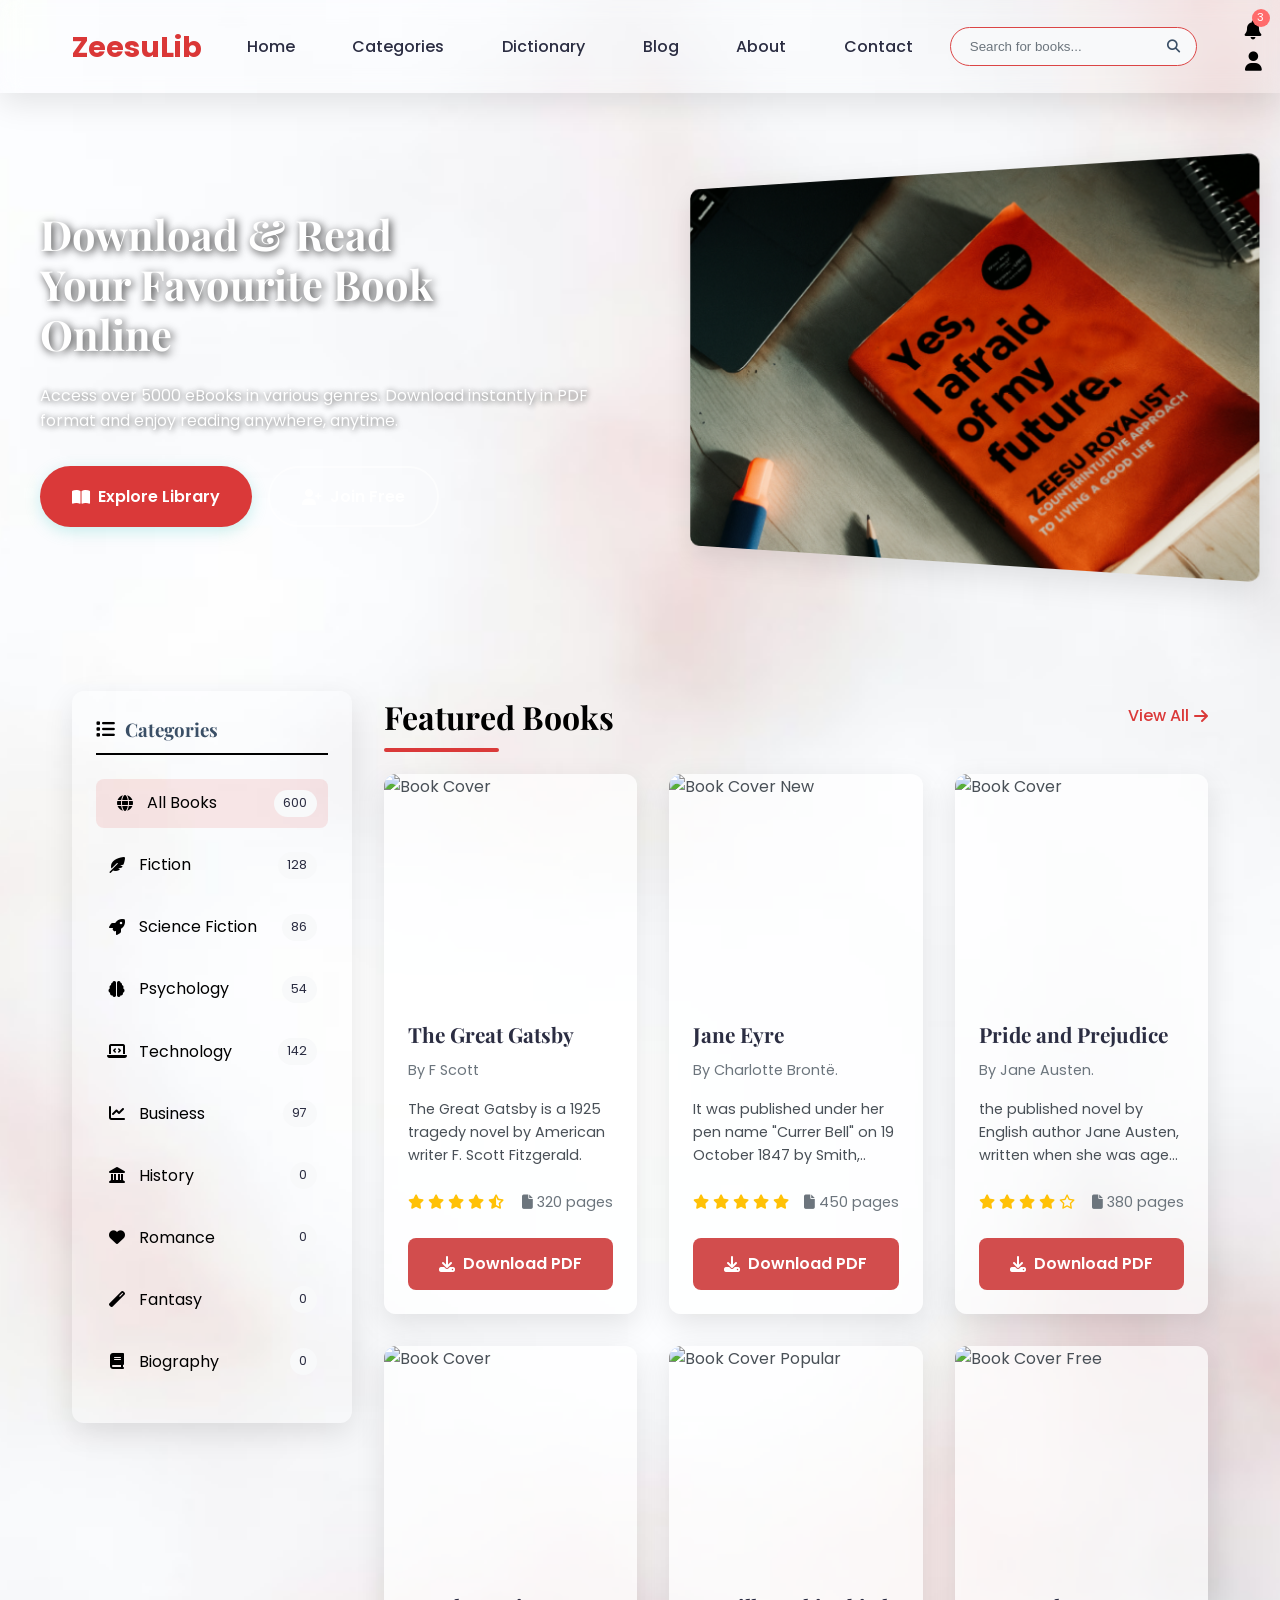
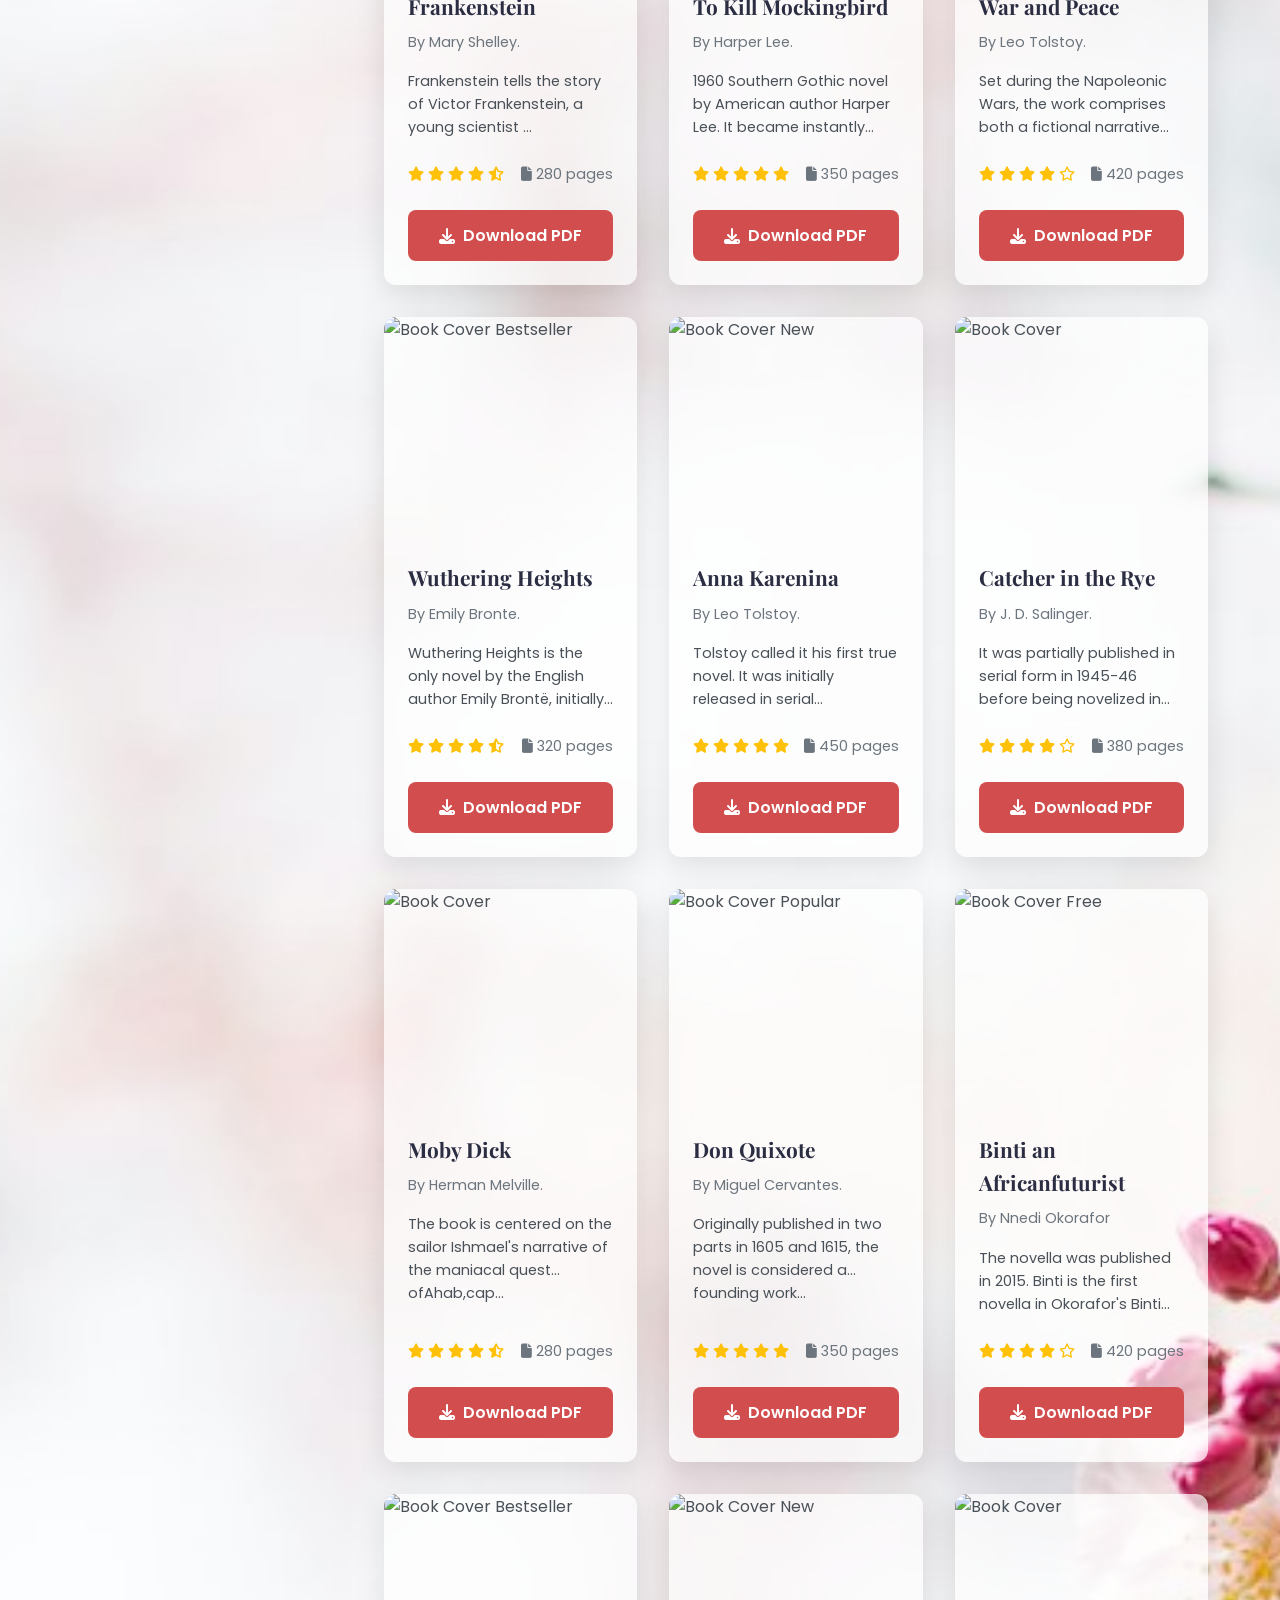
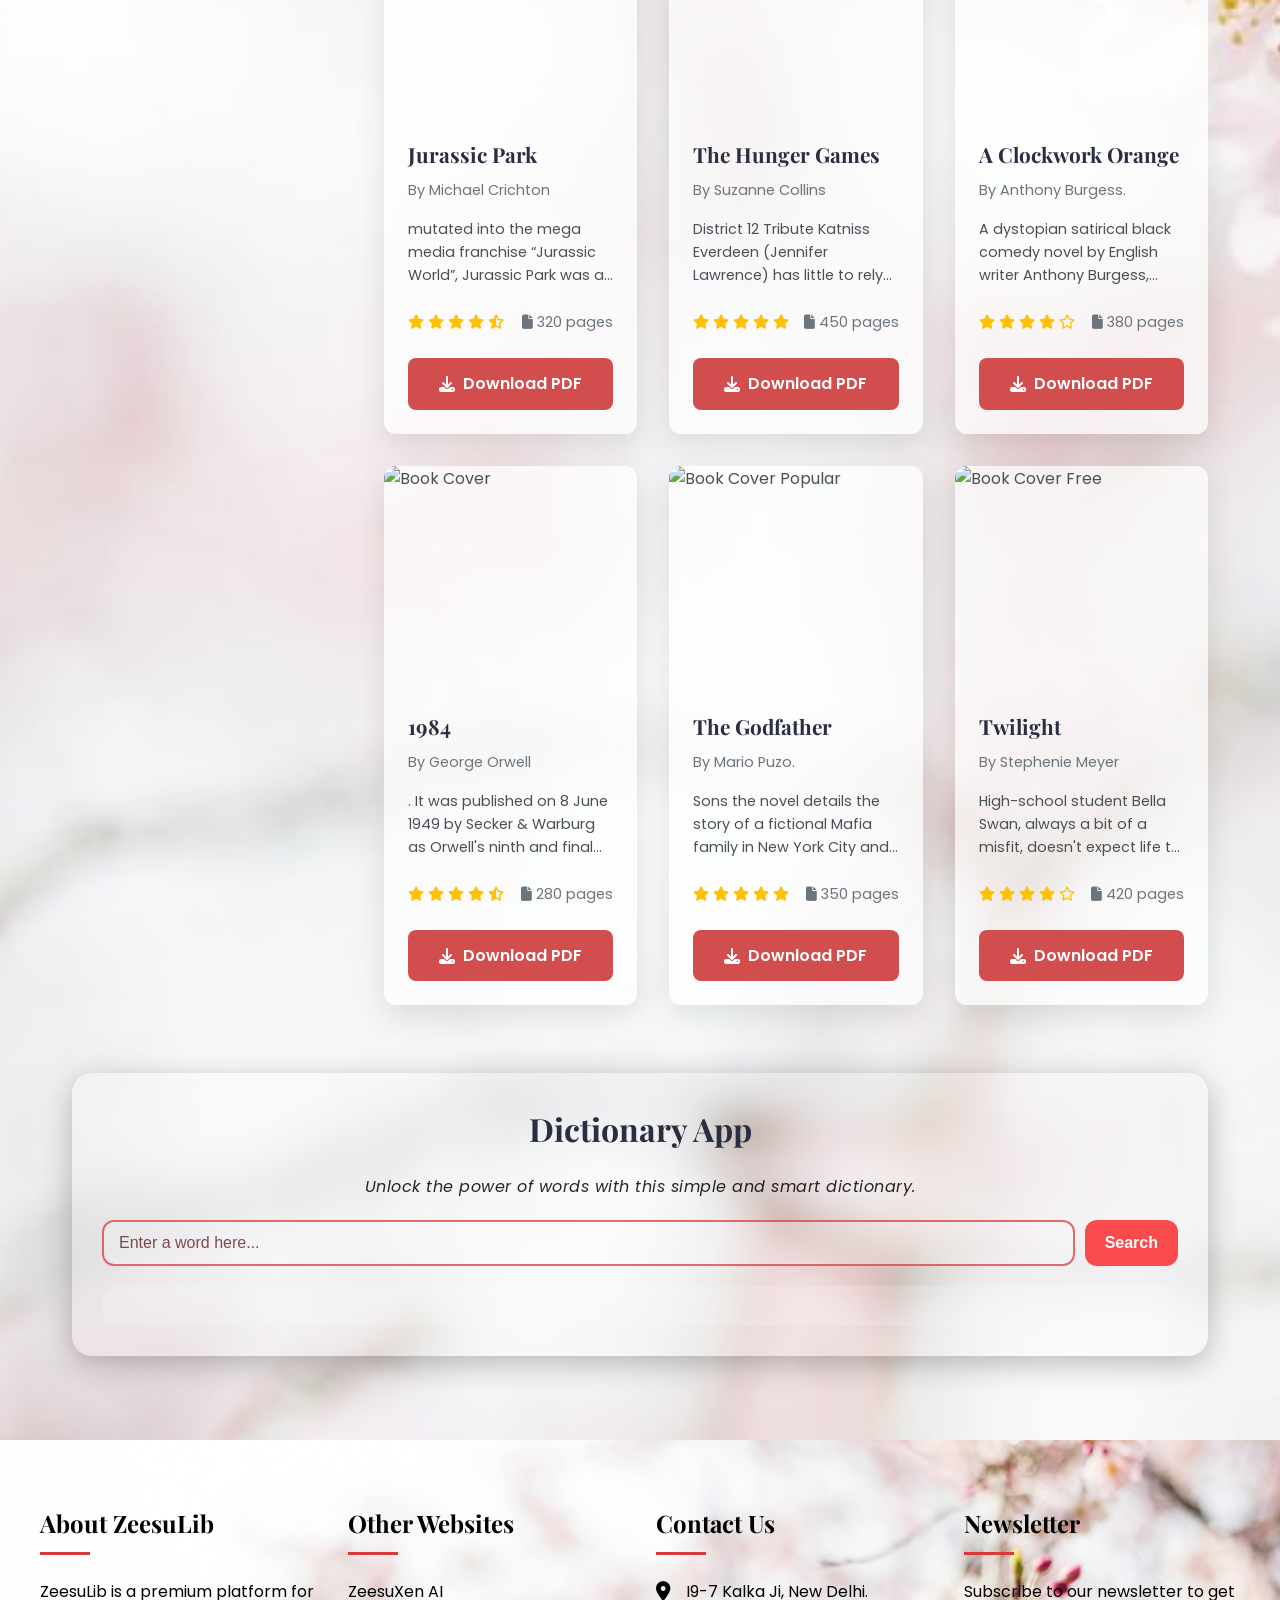
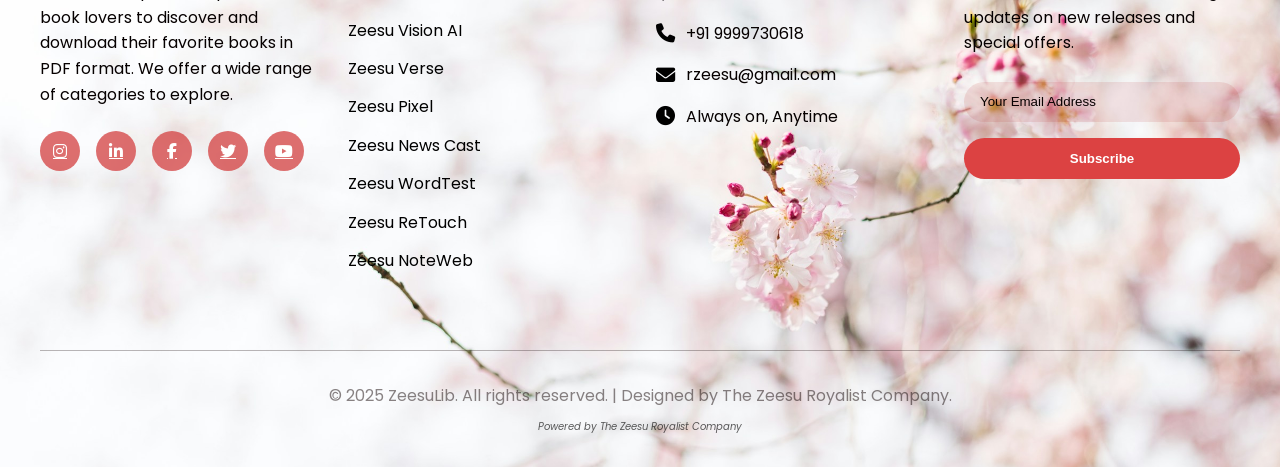
==== index.html @ 4a7c4791 "Add files via upload" ====
<!DOCTYPE html>
<html lang="en">
<head>
    <meta charset="UTF-8">
    <meta name="viewport" content="width=device-width, initial-scale=1.0">
    <title>ZeesuLib</title>
    <link rel="stylesheet" href="https://cdnjs.cloudflare.com/ajax/libs/font-awesome/6.4.0/css/all.min.css">
    <link href="https://fonts.googleapis.com/css2?family=Playfair+Display:wght@400;700&family=Poppins:wght@300;400;500;600&display=swap" rel="stylesheet">
    <link rel="stylesheet" href="styles.css">
        
</head>
<body>
    <!-- Header with Navbar -->
    <header>
        <nav class="navbar">
            <a href="#" class="logo">
                <span>ZeesuLib</span>
            </a>
            
            <ul class="nav-links">
                <li><a href="#">Home</a></li>
                <li><a href="#">Categories</a></li>
                <li><a href="#">Dictionary</a></li>
                <li><a href="#">Blog</a></li>
                <li><a href="about.html">About</a></li>
                <li><a href="https://www.google.com/search?q=zeesu+royalist" target="blank">Contact</a></li>
            </ul>
            
            <div class="search-bar">
                <input type="text" id="searchInput" placeholder="Search for books...">
                <button id="searchButton"><i class="fas fa-search"></i></button>
            </div>
            
            <div class="user-actions">
                <a href="#"><i class="fas fa-bell"></i><span class="notification-count">3</span></a>
                <a href="https://www.google.com/search?q=zeesu+royalist" target="blank"><i class="fas fa-user"></i></a>
            </div>
        </nav>
    </header>

    <!-- Hero Section -->
    <section class="hero">
        <div class="hero-content">
            <div class="hero-text">
                <h1>Download & Read<br>Your Favourite Book<br>Online</h1>
                <p>Access over 5000 eBooks in various genres. Download instantly in PDF format and enjoy reading anywhere, anytime.</p>
                <div class="hero-buttons">
                    <a href="https://www.linkedin.com/in/mohammad-jishan-4361972ba/" target="blank" class="btn btn-primary"><i class="fas fa-book-open"></i> Explore Library</a>
                    <a href="https://www.instagram.com/zeesu_royalist/" target="blank" class="btn btn-secondary"><i class="fas fa-user-plus"></i> Join Free</a>
                </div>
            </div>
            <div class="hero-image">
                <img src="Zeesu.png" alt="Stack of books">
            </div>
        </div>
    </section>

    <!-- Main Content -->
    <div class="container">
        <!-- Sidebar -->
        <aside class="sidebar">
            <h3><i class="fas fa-list"></i> Categories</h3>
            <ul class="categories">
                <li><a href="#" class="category-link active" data-category="all"><i class="fas fa-globe"></i> All Books <span class="count">600</span></a></li>
                <li><a href="#" class="category-link" data-category="fiction"><i class="fas fa-feather-alt"></i> Fiction <span class="count">128</span></a></li>
                <li><a href="#" class="category-link" data-category="sci-fi"><i class="fas fa-rocket"></i> Science Fiction <span class="count">86</span></a></li>
                <li><a href="#" class="category-link" data-category="psychology"><i class="fas fa-brain"></i> Psychology <span class="count">54</span></a></li>
                <li><a href="#" class="category-link" data-category="technology"><i class="fas fa-laptop-code"></i> Technology <span class="count">142</span></a></li>
                <li><a href="#" class="category-link" data-category="business"><i class="fas fa-chart-line"></i> Business <span class="count">97</span></a></li>
                <li><a href="#" class="category-link" data-category="history"><i class="fas fa-landmark"></i> History <span class="count">0</span></a></li>
                <li><a href="#" class="category-link" data-category="romance"><i class="fas fa-heart"></i> Romance <span class="count">0</span></a></li>
                <li><a href="#" class="category-link" data-category="fantasy"><i class="fas fa-magic"></i> Fantasy <span class="count">0</span></a></li>
                <li><a href="#" class="category-link" data-category="biography"><i class="fas fa-book"></i> Biography <span class="count">0</span></a></li>
            </ul>
        </aside>

        <!-- Main Section -->
        <main class="main-content">
            <div class="section-header">
                <h1 class="page-title">Featured Books</h1>
                <a href="#" class="view-all">View All <i class="fas fa-arrow-right"></i></a>
            </div>
            
            <div class="books-container" id="booksContainer">
                <!-- Book Card 1 -->
                <div class="book-card" data-categories="fiction psychology" data-title="the creative mind" data-author="james peterson">
                    <div class="book-cover">
                        <img src="https://inbetweenthepagesofbooks.wordpress.com/wp-content/uploads/2013/02/tumblr_mhg20cxfxp1s3mksfo1_500_large.jpg" alt="Book Cover">
                    </div>
                    <div class="book-details">
                        <h2 class="book-title">The Great Gatsby</h2>
                        <p class="book-author">By F Scott</p>
                        <p class="book-description">The Great Gatsby is a 1925 tragedy novel by American writer F. Scott Fitzgerald.</p>
                        <div class="book-meta">
                            <div class="book-rating">
                                <i class="fas fa-star"></i>
                                <i class="fas fa-star"></i>
                                <i class="fas fa-star"></i>
                                <i class="fas fa-star"></i>
                                <i class="fas fa-star-half-alt"></i>
                                <span></span>
                            </div>
                            <div class="book-pages">
                                <i class="fas fa-file"></i> 320 pages
                            </div>
                        </div>
                        <a href="#" class="download-btn"><i class="fas fa-download"></i> Download PDF</a>
                    </div>
                </div>
                
                <!-- Book Card 2 -->
                <div class="book-card" data-categories="sci-fi technology" data-title="the science of everything" data-author="emily roberts">
                    <div class="book-cover">
                        <img src="https://encrypted-tbn1.gstatic.com/images?q=tbn:ANd9GcT1PqWSokX1vLDssDSKNKXtbno6PpfBffF7Q01uExg0mAvw3nOi" alt="Book Cover">
                        <span class="book-badge">New</span>
                    </div>
                    <div class="book-details">
                        <h2 class="book-title">Jane Eyre</h2>
                        <p class="book-author">By Charlotte Brontë.</p>
                        <p class="book-description">It was published under her pen name "Currer Bell" on 19 October 1847 by Smith,..</p>
                        <div class="book-meta">
                            <div class="book-rating">
                                <i class="fas fa-star"></i>
                                <i class="fas fa-star"></i>
                                <i class="fas fa-star"></i>
                                <i class="fas fa-star"></i>
                                <i class="fas fa-star"></i>
                                <span></span>
                            </div>
                            <div class="book-pages">
                                <i class="fas fa-file"></i> 450 pages
                            </div>
                        </div>
                        <a href="#" class="download-btn"><i class="fas fa-download"></i> Download PDF</a>
                    </div>
                </div>
                
                <!-- Book Card 3 -->
                <div class="book-card" data-categories="business" data-title="business strategy" data-author="michael johnson">
                    <div class="book-cover">
                        <img src="https://encrypted-tbn0.gstatic.com/images?q=tbn:ANd9GcSd1kRj1nnXtv-dZUhSj2n_xUDvtQFf5MzNXXcZouIU1FU_hY4A" alt="Book Cover">
                    </div>
                    <div class="book-details">
                        <h2 class="book-title">Pride and Prejudice</h2>
                        <p class="book-author">By Jane Austen.</p>
                        <p class="book-description">the published novel by English author Jane Austen, written when she was age 20..</p>
                        <div class="book-meta">
                            <div class="book-rating">
                                <i class="fas fa-star"></i>
                                <i class="fas fa-star"></i>
                                <i class="fas fa-star"></i>
                                <i class="fas fa-star"></i>
                                <i class="far fa-star"></i>
                                <span></span>
                            </div>
                            <div class="book-pages">
                                <i class="fas fa-file"></i> 380 pages
                            </div>
                        </div>
                        <a href="#" class="download-btn"><i class="fas fa-download"></i> Download PDF</a>
                    </div>
                </div>
                
                <!-- Book Card 4 -->
                <div class="book-card" data-categories="fiction" data-title="art of photography" data-author="sarah williams">
                    <div class="book-cover">
                        <img src="https://encrypted-tbn1.gstatic.com/images?q=tbn:ANd9GcTWOvWV-UtYvY2Qu57SAEGFDMsvxmxU3JjUgPh2_6GgS_6rGUyU" alt="Book Cover">
                    </div>
                    <div class="book-details">
                        <h2 class="book-title">Frankenstein</h2>
                        <p class="book-author">By Mary Shelley.</p>
                        <p class="book-description">Frankenstein tells the story of Victor Frankenstein, a young scientist ...</p>
                        <div class="book-meta">
                            <div class="book-rating">
                                <i class="fas fa-star"></i>
                                <i class="fas fa-star"></i>
                                <i class="fas fa-star"></i>
                                <i class="fas fa-star"></i>
                                <i class="fas fa-star-half-alt"></i>
                                <span></span>
                            </div>
                            <div class="book-pages">
                                <i class="fas fa-file"></i> 280 pages
                            </div>
                        </div>
                        <a href="#" class="download-btn"><i class="fas fa-download"></i> Download PDF</a>
                    </div>
                </div>
                
                <!-- Book Card 5 -->
                <div class="book-card" data-categories="psychology" data-title="healthy lifestyle" data-author="rachel green">
                    <div class="book-cover">
                        <img src="https://encrypted-tbn0.gstatic.com/images?q=tbn:ANd9GcR819TtvIV0JJ5_Wzzfcnk3y2eXfPpamZmdbrg5ofv0Ydafpw_f" alt="Book Cover">
                        <span class="book-badge">Popular</span>
                    </div>
                    <div class="book-details">
                        <h2 class="book-title">To Kill Mockingbird</h2>
                        <p class="book-author">By Harper Lee.</p>
                        <p class="book-description">1960 Southern Gothic novel by American author Harper Lee. It became instantly...</p>
                        <div class="book-meta">
                            <div class="book-rating">
                                <i class="fas fa-star"></i>
                                <i class="fas fa-star"></i>
                                <i class="fas fa-star"></i>
                                <i class="fas fa-star"></i>
                                <i class="fas fa-star"></i>
                                <span></span>
                            </div>
                            <div class="book-pages">
                                <i class="fas fa-file"></i> 350 pages
                            </div>
                        </div>
                        <a href="#" class="download-btn"><i class="fas fa-download"></i> Download PDF</a>
                    </div>
                </div>
                
                <!-- Book Card 6 -->
                <div class="book-card" data-categories="technology" data-title="the coding mindset" data-author="david chen">
                    <div class="book-cover">
                        <img src="https://encrypted-tbn1.gstatic.com/images?q=tbn:ANd9GcR9bzaSLBXmS1_KEdm8HjTvcLEv6eBm5qkKtT5fu6E74vmK-jhZ" alt="Book Cover">
                        <span class="book-badge">Free</span>
                    </div>
                    <div class="book-details">
                        <h2 class="book-title">War and Peace</h2>
                        <p class="book-author">By Leo Tolstoy.</p>
                        <p class="book-description">Set during the Napoleonic Wars, the work comprises both a fictional narrative and...</p>
                        <div class="book-meta">
                            <div class="book-rating">
                                <i class="fas fa-star"></i>
                                <i class="fas fa-star"></i>
                                <i class="fas fa-star"></i>
                                <i class="fas fa-star"></i>
                                <i class="far fa-star"></i>
                                <span></span>
                            </div>
                            <div class="book-pages">
                                <i class="fas fa-file"></i> 420 pages
                            </div>
                        </div>
                        <a href="#" class="download-btn"><i class="fas fa-download"></i> Download PDF</a>
                    </div>
                </div>

                <!-- Book Card 7 -->
                <div class="book-card" data-categories="fiction psychology" data-title="the creative mind" data-author="james peterson">
                    <div class="book-cover">
                        <img src="https://encrypted-tbn2.gstatic.com/images?q=tbn:ANd9GcRDXcTIGUBMQmsGJ0BtjFk0lDtCypDFEyEIJZxaO9-LXGosXBtX" alt="Book Cover">
                        <span class="book-badge">Bestseller</span>
                    </div>
                    <div class="book-details">
                        <h2 class="book-title">Wuthering Heights</h2>
                        <p class="book-author">By Emily Bronte.</p>
                        <p class="book-description">Wuthering Heights is the only novel by the English author Emily Brontë, initially...</p>
                        <div class="book-meta">
                            <div class="book-rating">
                                <i class="fas fa-star"></i>
                                <i class="fas fa-star"></i>
                                <i class="fas fa-star"></i>
                                <i class="fas fa-star"></i>
                                <i class="fas fa-star-half-alt"></i>
                                <span></span>
                            </div>
                            <div class="book-pages">
                                <i class="fas fa-file"></i> 320 pages
                            </div>
                        </div>
                        <a href="#" class="download-btn"><i class="fas fa-download"></i> Download PDF</a>
                    </div>
                </div>
                
                <!-- Book Card 8 -->
                <div class="book-card" data-categories="sci-fi technology" data-title="the science of everything" data-author="emily roberts">
                    <div class="book-cover">
                        <img src="https://m.media-amazon.com/images/I/71z-a9gKZ4L._UF1000,1000_QL80_.jpg" alt="Book Cover">
                        <span class="book-badge">New</span>
                    </div>
                    <div class="book-details">
                        <h2 class="book-title">Anna Karenina</h2>
                        <p class="book-author">By Leo Tolstoy.</p>
                        <p class="book-description">Tolstoy called it his first true novel. It was initially released in serial installments...</p>
                        <div class="book-meta">
                            <div class="book-rating">
                                <i class="fas fa-star"></i>
                                <i class="fas fa-star"></i>
                                <i class="fas fa-star"></i>
                                <i class="fas fa-star"></i>
                                <i class="fas fa-star"></i>
                                <span></span>
                            </div>
                            <div class="book-pages">
                                <i class="fas fa-file"></i> 450 pages
                            </div>
                        </div>
                        <a href="#" class="download-btn"><i class="fas fa-download"></i> Download PDF</a>
                    </div>
                </div>
                
                <!-- Book Card 9 -->
                <div class="book-card" data-categories="business" data-title="business strategy" data-author="michael johnson">
                    <div class="book-cover">
                        <img src="https://encrypted-tbn3.gstatic.com/images?q=tbn:ANd9GcTlt9G-RrRqT-xmDmcW28hmK8T2TqhzUs8NsRNnymp63AnEAuJz" alt="Book Cover">
                    </div>
                    <div class="book-details">
                        <h2 class="book-title">Catcher in the Rye</h2>
                        <p class="book-author">By  J. D. Salinger.</p>
                        <p class="book-description">It was partially published in serial form in 1945-46 before being novelized in 1951...</p>
                        <div class="book-meta">
                            <div class="book-rating">
                                <i class="fas fa-star"></i>
                                <i class="fas fa-star"></i>
                                <i class="fas fa-star"></i>
                                <i class="fas fa-star"></i>
                                <i class="far fa-star"></i>
                                <span></span>
                            </div>
                            <div class="book-pages">
                                <i class="fas fa-file"></i> 380 pages
                            </div>
                        </div>
                        <a href="#" class="download-btn"><i class="fas fa-download"></i> Download PDF</a>
                    </div>
                </div>
                
                <!-- Book Card 10 -->
                <div class="book-card" data-categories="fiction" data-title="art of photography" data-author="sarah williams">
                    <div class="book-cover">
                        <img src="https://encrypted-tbn1.gstatic.com/images?q=tbn:ANd9GcQ_inH-zo5ra09a0QzLvNrE_TI8rUr9vKP9cHpUu3qBc3zg-2JU" alt="Book Cover">
                    </div>
                    <div class="book-details">
                        <h2 class="book-title">Moby Dick</h2>
                        <p class="book-author">By Herman Melville.</p>
                        <p class="book-description">The book is centered on the sailor Ishmael's narrative of the maniacal quest ofAhab,cap...</p>
                        <div class="book-meta">
                            <div class="book-rating">
                                <i class="fas fa-star"></i>
                                <i class="fas fa-star"></i>
                                <i class="fas fa-star"></i>
                                <i class="fas fa-star"></i>
                                <i class="fas fa-star-half-alt"></i>
                                <span></span>
                            </div>
                            <div class="book-pages">
                                <i class="fas fa-file"></i> 280 pages
                            </div>
                        </div>
                        <a href="#" class="download-btn"><i class="fas fa-download"></i> Download PDF</a>
                    </div>
                </div>
                
                <!-- Book Card 11 -->
                <div class="book-card" data-categories="psychology" data-title="healthy lifestyle" data-author="rachel green">
                    <div class="book-cover">
                        <img src="https://encrypted-tbn1.gstatic.com/images?q=tbn:ANd9GcR1tXph6SVIgQBULTiQzm3ITCpVIq2W3rLUxHFrSbErsWhznkI1" alt="Book Cover">
                        <span class="book-badge">Popular</span>
                    </div>
                    <div class="book-details">
                        <h2 class="book-title">Don Quixote</h2>
                        <p class="book-author">By Miguel Cervantes.</p>
                        <p class="book-description">Originally published in two parts in 1605 and 1615, the novel is considered a founding work...</p>
                        <div class="book-meta">
                            <div class="book-rating">
                                <i class="fas fa-star"></i>
                                <i class="fas fa-star"></i>
                                <i class="fas fa-star"></i>
                                <i class="fas fa-star"></i>
                                <i class="fas fa-star"></i>
                                <span></span>
                            </div>
                            <div class="book-pages">
                                <i class="fas fa-file"></i> 350 pages
                            </div>
                        </div>
                        <a href="#" class="download-btn"><i class="fas fa-download"></i> Download PDF</a>
                    </div>
                </div>
                
                <!-- Book Card 12 -->
                <div class="book-card" data-categories="technology" data-title="the coding mindset" data-author="david chen">
                    <div class="book-cover">
                        <img src="https://encrypted-tbn3.gstatic.com/images?q=tbn:ANd9GcSHUKOaL8fi_SYf2n6wlUkTHV50ClnA5l23VX8niQ8g-LKlTy6w" alt="Book Cover">
                        <span class="book-badge">Free</span>
                    </div>
                    <div class="book-details">
                        <h2 class="book-title">Binti an Africanfuturist</h2>
                        <p class="book-author">By Nnedi Okorafor</p>
                        <p class="book-description">The novella was published in 2015.  Binti is the first novella in Okorafor's Binti novella series...</p>
                        <div class="book-meta">
                            <div class="book-rating">
                                <i class="fas fa-star"></i>
                                <i class="fas fa-star"></i>
                                <i class="fas fa-star"></i>
                                <i class="fas fa-star"></i>
                                <i class="far fa-star"></i>
                                <span></span>
                            </div>
                            <div class="book-pages">
                                <i class="fas fa-file"></i> 420 pages
                            </div>
                        </div>
                        <a href="#" class="download-btn"><i class="fas fa-download"></i> Download PDF</a>
                    </div>
                </div>

                <!-- Book Card 13 -->
                <div class="book-card" data-categories="fiction psychology" data-title="the creative mind" data-author="james peterson">
                    <div class="book-cover">
                        <img src="https://encrypted-tbn0.gstatic.com/images?q=tbn:ANd9GcQv3s4Kn59PChzNnKOQPQUSm01cSgchP4TxI2s9qWKy23FO4Uz5l7QPUh7adKRTpZxR1PY&usqp=CAU" alt="Book Cover">
                        <span class="book-badge">Bestseller</span>
                    </div>
                    <div class="book-details">
                        <h2 class="book-title">Jurassic Park</h2>
                        <p class="book-author">By Michael Crichton</p>
                        <p class="book-description">mutated into the mega media franchise “Jurassic World”, Jurassic Park was a smart, thoughtful and...</p>
                        <div class="book-meta">
                            <div class="book-rating">
                                <i class="fas fa-star"></i>
                                <i class="fas fa-star"></i>
                                <i class="fas fa-star"></i>
                                <i class="fas fa-star"></i>
                                <i class="fas fa-star-half-alt"></i>
                                <span></span>
                            </div>
                            <div class="book-pages">
                                <i class="fas fa-file"></i> 320 pages
                            </div>
                        </div>
                        <a href="#" class="download-btn"><i class="fas fa-download"></i> Download PDF</a>
                    </div>
                </div>
                
                <!-- Book Card 14 -->
                <div class="book-card" data-categories="sci-fi technology" data-title="the science of everything" data-author="emily roberts">
                    <div class="book-cover">
                        <img src="https://i.pinimg.com/236x/5f/8c/8d/5f8c8dff95afa8c9fb13d53a2e54f95a.jpg" alt="Book Cover">
                        <span class="book-badge">New</span>
                    </div>
                    <div class="book-details">
                        <h2 class="book-title">The Hunger Games</h2>
                        <p class="book-author">By Suzanne Collins</p>
                        <p class="book-description">District 12 Tribute Katniss Everdeen (Jennifer Lawrence) has little to rely on, other than her...</p>
                        <div class="book-meta">
                            <div class="book-rating">
                                <i class="fas fa-star"></i>
                                <i class="fas fa-star"></i>
                                <i class="fas fa-star"></i>
                                <i class="fas fa-star"></i>
                                <i class="fas fa-star"></i>
                                <span></span>
                            </div>
                            <div class="book-pages">
                                <i class="fas fa-file"></i> 450 pages
                            </div>
                        </div>
                        <a href="#" class="download-btn"><i class="fas fa-download"></i> Download PDF</a>
                    </div>
                </div>
                
                <!-- Book Card 15 -->
                <div class="book-card" data-categories="business" data-title="business strategy" data-author="michael johnson">
                    <div class="book-cover">
                        <img src="https://d202m5krfqbpi5.cloudfront.net/books/1361098973l/345627.jpg" alt="Book Cover">
                    </div>
                    <div class="book-details">
                        <h2 class="book-title">A Clockwork Orange</h2>
                        <p class="book-author">By Anthony Burgess.</p>
                        <p class="book-description">A dystopian satirical black comedy novel by English writer Anthony Burgess, published on March 17...</p>
                        <div class="book-meta">
                            <div class="book-rating">
                                <i class="fas fa-star"></i>
                                <i class="fas fa-star"></i>
                                <i class="fas fa-star"></i>
                                <i class="fas fa-star"></i>
                                <i class="far fa-star"></i>
                                <span></span>
                            </div>
                            <div class="book-pages">
                                <i class="fas fa-file"></i> 380 pages
                            </div>
                        </div>
                        <a href="#" class="download-btn"><i class="fas fa-download"></i> Download PDF</a>
                    </div>
                </div>
                
                <!-- Book Card 16 -->
                <div class="book-card" data-categories="fiction" data-title="art of photography" data-author="sarah williams">
                    <div class="book-cover">
                        <img src="https://encrypted-tbn2.gstatic.com/images?q=tbn:ANd9GcQcUQojGVBpaQhz5VhrSltinVAbdFEEvOtpx27qLWVfNFMgWgMI" alt="Book Cover">
                    </div>
                    <div class="book-details">
                        <h2 class="book-title">1984</h2>
                        <p class="book-author">By George Orwell</p>
                        <p class="book-description">. It was published on 8 June 1949 by Secker & Warburg as Orwell's ninth and final completed book...</p>
                        <div class="book-meta">
                            <div class="book-rating">
                                <i class="fas fa-star"></i>
                                <i class="fas fa-star"></i>
                                <i class="fas fa-star"></i>
                                <i class="fas fa-star"></i>
                                <i class="fas fa-star-half-alt"></i>
                                <span></span>
                            </div>
                            <div class="book-pages">
                                <i class="fas fa-file"></i> 280 pages
                            </div>
                        </div>
                        <a href="#" class="download-btn"><i class="fas fa-download"></i> Download PDF</a>
                    </div>
                </div>
                
                <!-- Book Card 17 -->
                <div class="book-card" data-categories="psychology" data-title="healthy lifestyle" data-author="rachel green">
                    <div class="book-cover">
                        <img src="https://cdn.mos.cms.futurecdn.net/797b968af65b8d6892dbfd5bf6759d09-1200-80.jpg" alt="Book Cover">
                        <span class="book-badge">Popular</span>
                    </div>
                    <div class="book-details">
                        <h2 class="book-title">The Godfather</h2>
                        <p class="book-author">By Mario Puzo.</p>
                        <p class="book-description">Sons the novel details the story of a fictional Mafia family in New York City and Long Island headed...</p>
                        <div class="book-meta">
                            <div class="book-rating">
                                <i class="fas fa-star"></i>
                                <i class="fas fa-star"></i>
                                <i class="fas fa-star"></i>
                                <i class="fas fa-star"></i>
                                <i class="fas fa-star"></i>
                                <span></span>
                            </div>
                            <div class="book-pages">
                                <i class="fas fa-file"></i> 350 pages
                            </div>
                        </div>
                        <a href="#" class="download-btn"><i class="fas fa-download"></i> Download PDF</a>
                    </div>
                </div>
                
                <!-- Book Card 18 -->
                <div class="book-card" data-categories="technology" data-title="the coding mindset" data-author="david chen">
                    <div class="book-cover">
                        <img src="https://encrypted-tbn1.gstatic.com/images?q=tbn:ANd9GcQsVIOvQ9jwZon2DZTmJQ6GpTZRccGG_Nrc0vYiog-gYm7f6Pif" alt="Book Cover">
                        <span class="book-badge">Free</span>
                    </div>
                    <div class="book-details">
                        <h2 class="book-title">Twilight</h2>
                        <p class="book-author">By Stephenie Meyer</p>
                        <p class="book-description">High-school student Bella Swan, always a bit of a misfit, doesn't expect life to change much when...</p>
                        <div class="book-meta">
                            <div class="book-rating">
                                <i class="fas fa-star"></i>
                                <i class="fas fa-star"></i>
                                <i class="fas fa-star"></i>
                                <i class="fas fa-star"></i>
                                <i class="far fa-star"></i>
                                <span></span>
                            </div>
                            <div class="book-pages">
                                <i class="fas fa-file"></i> 420 pages
                            </div>
                        </div>
                        <a href="#" class="download-btn"><i class="fas fa-download"></i> Download PDF</a>
                    </div>
                </div>
            </div>
        </main>
    </div>

                <div class="dictionary-wrapper">
                <div class="dic">
                    <h1>Dictionary App</h1>
                    <p class="tagline">Unlock the power of words with this simple and smart dictionary.</p>
                    <form action="">
                    <input type="text" placeholder="Enter a word here...">
                    <button type="submit">Search</button>
                    </form>
                    <div class="result"></div>
                </div>
                </div>


    <!-- Footer -->
    <footer>
        <div class="footer-content">
            <div class="footer-section">
                <h3>About ZeesuLib</h3>
                <p>ZeesuLib is a premium platform for book lovers to discover and download their favorite books in PDF format. We offer a wide range of categories to explore.</p>
                <div class="social-icons">
                    <a href="https://www.instagram.com/zeesu_royalist/" target="blank"><i class="fab fa-instagram"></i></a>
                    <a href="https://www.linkedin.com/in/mohammad-jishan-4361972ba/" target="blank"><i class="fab fa-linkedin-in"></i></a>
                    <a href="https://www.facebook.com/p/Zeesu-Royalist-100064169071412/" target="blank"><i class="fab fa-facebook-f"></i></a>
                    <a href="https://x.com/zeesuroyalist" target="blank"><i class="fab fa-twitter"></i></a>
                    <a href="https://www.youtube.com/@zeesu_royalist" target="blank"><i class="fab fa-youtube"></i></a>
                </div>
            </div>
            
            <div class="footer-section">
                <h3>Other Websites</h3>
                <ul class="footer-links">
                    <li><a href="" target="blank">ZeesuXen AI</a></li>
                    <li><a href="" target="blank">Zeesu Vision AI</a></li>
                    <li><a href="" target="blank">Zeesu Verse</a></li>
                    <li><a href="" target="blank">Zeesu Pixel</a></li>
                    <li><a href="" target="blank">Zeesu News Cast</a></li>
                    <li><a href="" target="blank">Zeesu WordTest</a></li>
                    <li><a href="" target="blank">Zeesu ReTouch</a></li>
                    <li><a href="" target="blank">Zeesu NoteWeb</a></li>
                </ul>
            </div>
            
            <div class="footer-section">
                <h3>Contact Us</h3>
                <ul class="footer-contact">
                    <li><i class="fas fa-map-marker-alt"></i>I9-7 Kalka Ji, New Delhi.</li>
                    <li><i class="fas fa-phone"></i> +91 9999730618</li>
                    <li><i class="fas fa-envelope"></i> rzeesu@gmail.com</li>
                    <li><i class="fas fa-clock"></i> Always on, Anytime</li>
                </ul>
            </div>
            
            <div class="footer-section">
                <h3>Newsletter</h3>
                <p>Subscribe to our newsletter to get updates on new releases and special offers.</p>
                <div class="newsletter">
                    <br>
                    <input type="email" placeholder="Your Email Address">
                    <button>Subscribe</button>
                </div>
            </div>
        </div>
        
        <div class="copyright">
            <p>&copy; 2025 ZeesuLib. All rights reserved. | Designed by The Zeesu Royalist Company.</p>
            <p style="margin-top:10px;font-style:italic;font-size:10px;color:#000000a2;">
  Powered by The 
  <a href="https://www.google.com/search?q=zeesu+royalist" style="text-decoration:none;color:#000000a2;">
    Zeesu Royalist Company
  </a>
</p>
        </div>
    </footer>

        
<script src="script.js"></script> 
</body>
</html>
---- styles.css ----
* {
    margin: 0;
    padding: 0;
    box-sizing: border-box;
}

        :root {
            --primary: #3a4f66;
            --secondary: #ff6b6b;
            --accent: #4ecdc4;
            --light: #f8f9fa;
            --dark: #2b2d42;
            --success: #28a745;
            --gradient: linear-gradient(135deg, #3a4f66 0%, #2b2d42 100%);
            --shadow: 0 10px 30px rgba(0, 0, 0, 0.1);
            --transition: all 0.3s ease;
        }

        body {
            font-family: 'Poppins', sans-serif;
            color: #495057;
            background: url("b2.jpg")no-repeat center center;
            background-size: cover;
            line-height: 1.6;
        }

        h1, h2, h3, h4, h5 {
            font-family: 'Playfair Display', serif;
            color: var(--dark);
            font-weight: 700;
        }

        /* Header Styles */
        header {
            background: url("") no-repeat center center;
            background-size: cover;
            box-shadow: var(--shadow);
            position: sticky;
            top: 0;
            z-index: 1000;
            padding: 1rem 0;
            backdrop-filter: blur(10px);
        }

        .navbar {
            display: flex;
            justify-content: space-between;
            align-items: center;
            max-width: 1200px;
            margin: 0 auto;
            padding: 0 2rem;
        }

        .logo {
            display: flex;
            align-items: center;
            font-size: 1.8rem;
            font-weight: 700;
            color: rgb(218, 55, 55);
            text-decoration: none;
        }

        .logo i {
            margin-right: 10px;
            color: rgb(219, 69, 69);
            font-size: 2rem;
        }

        .nav-links {
            display: flex;
            list-style: none;
        }

        .nav-links li {
            margin-left: 2rem;
            position: relative;
        }

        .nav-links a {
            color: var(--dark);
            text-decoration: none;
            font-weight: 500;
            transition: rgb(219, 69, 69);
            padding: 0.5rem 0.8rem;
            border-radius: 4px;
        }

        .nav-links a:hover {
            color: rgb(219, 69, 69);
        }

        .nav-links a:hover::after {
            content: '';
            position: absolute;
            bottom: -5px;
            left: 0;
            width: 100%;
            height: 3px;
            background: rgb(219, 69, 69);
            border-radius: 3px;
        }

        .search-bar {
            display: flex;
            align-items: center;
            background: var(--light);
            border-radius: 50px;
            padding: 0.5rem 1rem;
            margin: 0 1.5rem;
            border: 1px solid rgb(219, 69, 69);
            transition: rgb(40, 1, 1);
        }

        .search-bar:focus-within {
            box-shadow: 0 0 0 3px rgba(78, 205, 196, 0.2);
            border-color: rgb(219, 69, 69);
        }

        .search-bar input {
            border: none;
            background: transparent;
            color: var(--dark);
            outline: none;
            width: 200px;
            padding: 0.2rem;
        }

        .search-bar input::placeholder {
            color: #6c757d;
        }

        .search-bar button {
            background: transparent;
            border: none;
            color: var(--primary);
            cursor: pointer;
            transition: var(--transition);
        }

        .search-bar button:hover {
            color: rgb(219, 69, 69);
        }

        .user-actions a {
            color: black;
            text-decoration: none;
            margin-left: 1.5rem;
            font-size: 1.2rem;
            transition: var(--transition);
            position: relative;
        }

        .user-actions a:hover {
            color: rgb(219, 69, 69);
        }

        .user-actions .notification-count {
            position: absolute;
            top: -8px;
            right: -8px;
            background: var(--secondary);
            color: white;
            font-size: 0.7rem;
            width: 18px;
            height: 18px;
            border-radius: 50%;
            display: flex;
            align-items: center;
            justify-content: center;
        }

        /* Hero Section */
        .hero {
            background: url("https://plus.unsplash.com/premium_photo-1725400826922-39ffcf68f736?q=80&w=1674&auto=format&fit=crop&ixlib=rb-4.1.0&ixid=M3wxMjA3fDB8MHxwaG90by1wYWdlfHx8fGVufDB8fHx8fA%3D%3D") no-repeat center center;
            background-size: cover;
            color: white;
            padding: 5rem 2rem;
            position: relative;
            overflow: hidden;
        }

        .hero-content {
            max-width: 1200px;
            margin: 0 auto;
            display: flex;
            align-items: center;
            justify-content: space-between;
            position: relative;
            z-index: 2;
        }

        .hero-text {
            flex: 1;
            padding-right: 2rem;
        }

.hero-text h1 {
    font-size: 2.6rem;
    color: white;
    margin-bottom: 1.5rem;
    line-height: 1.2;
    text-shadow: 2px 2px 8px rgba(0, 0, 0, 0.8); 
}

.hero-text p {
    font-size: 1.0rem;
    margin-bottom: 2rem;
    opacity: 0.9;
    max-width: 600px;
    text-shadow: 1px 1px 6px rgba(0, 0, 0, 0.8); 
}


        .hero-buttons {
            display: flex;
            gap: 1rem;
        }

        .btn {
            padding: 1rem 2rem;
            border-radius: 50px;
            font-weight: 600;
            text-decoration: none;
            transition: var(--transition);
            display: inline-flex;
            align-items: center;
            justify-content: center;
        }

        .btn-primary {
            background: rgb(218, 57, 57);
            color: white;
            box-shadow: 0 4px 15px rgba(78, 205, 196, 0.3);
        }

        .btn-primary:hover {
            background: #011a18;
            transform: translateY(-3px);
            box-shadow: 0 6px 20px rgba(78, 205, 196, 0.4);
        }

        .btn-secondary {
            background: transparent;
            color: white;
            border: 2px solid rgba(255, 255, 255, 0.583);
        }

        .btn-secondary:hover {
            background: rgba(255, 255, 255, 0.271);
            border-color: rgba(255, 255, 255, 0.869);
            transform: translateY(-3px);
        }

        .btn i {
            margin-right: 8px;
        }

        .hero-image {
            flex: 1;
            display: flex;
            justify-content: flex-end;
        }

        .hero-image img {
            max-width: 100%;
            border-radius: 10px;
            box-shadow: var(--shadow);
            transform: perspective(800px) rotateY(-15deg);
            transition: var(--transition);
        }

        .hero-image img:hover {
            transform: perspective(800px) rotateY(-5deg);
        }

        /* Main Content */
        .container {
            display: flex;
            max-width: 1200px;
            margin: 3rem auto;
            padding: 0 2rem;
            gap: 2rem;
        }

        /* Sidebar */
        .sidebar {
            width: 280px;
            background: rgba(255, 255, 255, 0.133);
            border-radius: 12px;
            padding: 1.5rem;
            box-shadow: var(--shadow);
            height: fit-content;
        }

        .sidebar h3 {
            margin-bottom: 1.5rem;
            padding-bottom: 0.5rem;
            border-bottom: 2px solid black;
            color: var(--primary);
            display: flex;
            align-items: center;
        }

        .sidebar h3 i {
            margin-right: 10px;
            color: black;
        }

        .categories {
            list-style: none;
        }

        .categories li {
            margin-bottom: 0.8rem;
            display: flex;
            align-items: center;
        }

        .categories a {
            color: black;
            text-decoration: none;
            transition: black;
            width: 100%;
            padding: 0.7rem;
            border-radius: 8px;
            display: flex;
            align-items: center;
            cursor: pointer;
        }

        .categories a:hover, .categories a.active {
            background: rgba(218, 57, 57, 0.112);
            color: black;
            padding-left: 1.2rem;
        }

        .categories i {
            margin-right: 12px;
            width: 20px;
            text-align: center;
            color: black;
        }

        .count {
            margin-left: auto;
            background: var(--light);
            color: var(--dark);
            font-size: 0.8rem;
            padding: 0.2rem 0.6rem;
            border-radius: 20px;
        }

        /* Main Content */
        .main-content {
            flex: 1;
        }

        .section-header {
            display: flex;
            justify-content: space-between;
            align-items: center;
            margin-bottom: 2rem;
        }

        .page-title {
            color: black;
            position: relative;
            display: inline-block;
        }

        .page-title::after {
            content: '';
            position: absolute;
            bottom: -10px;
            left: 0;
            width: 50%;
            height: 4px;
            background: rgb(218, 57, 57);
            border-radius: 2px;
        }

        .view-all {
            color: rgb(218, 57, 57);
            text-decoration: none;
            font-weight: 500;
            display: flex;
            align-items: center;
        }

        .view-all i {
            margin-left: 5px;
            transition: var(--transition);
        }

        .view-all:hover i {
            transform: translateX(5px);
        }

        /* Book Cards */
.books-container {
    display: grid;
    grid-template-columns: repeat(3, 1fr); 
    gap: 2rem;
}
        .book-card {
            background: rgba(255, 255, 255, 0.693);
            border-radius: 12px;
            overflow: hidden;
            box-shadow: var(--shadow);
            transition: var(--transition);
            display: flex;
            flex-direction: column;
            height: 100%;
        }

        .book-card:hover {
            transform: translateY(-10px);
            box-shadow: 0 15px 30px rgba(0, 0, 0, 0.15);
        }

        .book-cover {
            height: 220px;
            overflow: hidden;
            position: relative;
        }

        .book-cover img {
            width: 100%;
            height: 100%;
            object-fit: cover;
            transition: transform 0.5s ease;
        }

        .book-card:hover .book-cover img {
            transform: scale(1.1);
        }


        .book-details {
            padding: 1.5rem;
            display: flex;
            flex-direction: column;
            flex: 1;
        }

        .book-title {
            font-size: 1.3rem;
            margin-bottom: 0.5rem;
            color: var(--dark);
        }

        .book-author {
            color: #6c757d;
            font-size: 0.9rem;
            margin-bottom: 1rem;
        }

        .book-description {
            color: #495057;
            font-size: 0.9rem;
            margin-bottom: 1.5rem;
            flex: 1;
            display: -webkit-box;
            -webkit-line-clamp: 3;
            -webkit-box-orient: vertical;
            overflow: hidden;
        }

        .book-meta {
            display: flex;
            justify-content: space-between;
            margin-bottom: 1.5rem;
            font-size: 0.9rem;
        }

        .book-rating {
            color: #ffc107;
        }

        .book-pages {
            color: #6c757d;
        }

        .download-btn {
            background: rgb(210, 77, 77);
            color: white;
            border: none;
            padding: 0.8rem 1.5rem;
            border-radius: 8px;
            cursor: pointer;
            font-weight: 600;
            display: flex;
            align-items: center;
            justify-content: center;
            transition: var(--transition);
            text-decoration: none;
            text-align: center;
        }

        .download-btn:hover {
            background: linear-gradient(135deg, #070300 0%, #050000 100%);
            box-shadow: 0 5px 15px rgba(218, 57, 57, 0.333);
        }

        .download-btn i {
            margin-right: 8px;
        }

        /* No Results Message */
        .no-results {
            grid-column: 1 / -1;
            text-align: center;
            padding: 3rem;
            background: white;
            border-radius: 12px;
            box-shadow: var(--shadow);
        }

        .no-results i {
            font-size: 3rem;
            color: #ddd;
            margin-bottom: 1rem;
        }

        .no-results p {
            color: #6c757d;
            font-size: 1.2rem;
        }


    /* Dictionary */
    /* Dictionary Wrapper - Centering */
.dictionary-wrapper {
  display: flex;
  justify-content: center;  
  align-items: center;
  min-height: 10vh;
  padding: 20px;
}

    .dic {
      background: rgba(255, 255, 255, 0.15);
      backdrop-filter: blur(12px);
      -webkit-backdrop-filter: blur(12px);
      border-radius: 20px;
      box-shadow: 0 8px 30px rgba(0, 0, 0, 0.25);
      padding: 30px;
      max-width: 1136px;
      width: 100%;
      text-align: center;
      animation: fadeIn 0.6s ease-in-out;
      color: #fff;
    }

    .dic h1 {
      font-size: 2rem;
      margin-bottom: 20px;
    }

    .tagline {
        font-size: 1rem;
        font-style: italic;
        color: rgba(6, 0, 0, 0.85);
        margin-bottom: 20px;
        letter-spacing: 0.5px;
        animation: fadeIn 1s ease-in-out;
    }


    form {
      display: flex;
      flex-direction: row;
      gap: 10px;
      margin-bottom: 20px;
    }

    form input[type="text"] {
      flex: 1;
      padding: 12px 15px;
      border: 2px solid rgba(217, 68, 68, 0.778);
      border-radius: 12px;
      font-size: 16px;
      background: rgba(255, 255, 255, 0.2);
      color: #080000;
      transition: all 0.3s ease;
    }

    form input[type="text"]::placeholder {
      color: rgba(75, 6, 6, 0.7);
    }

    form input[type="text"]:focus {
      border-color: #fff;
      outline: none;
      box-shadow: 0 0 8px rgba(88, 4, 4, 0.582);
    }

    form button {
      padding: 12px 20px;
      border: none;
      border-radius: 12px;
      background: #fa2727d2;
      color: #fbfcfc;
      font-size: 16px;
      font-weight: bold;
      cursor: pointer;
      transition: 0.3s ease;
    }

    form button:hover {
      background: #090200;
      color: #fff;
      transform: scale(1.05);
    }

    .result {
      margin-top: 20px;
      text-align: left;
      background: rgba(255, 255, 255, 0.15);
      padding: 20px;
      border-radius: 15px;
      line-height: 1.6;
      color: #060000;
    }

    .result h2 {
      margin-bottom: 10px;
      color: #080000;
    }

    .btn-readmore {
      display: inline-block;
      margin-top: 15px;
      padding: 10px 18px;
      background: #f63535e1;
      color: #f8f9fb;
      border-radius: 12px;
      font-weight: bold;
      text-decoration: none;
      transition: 0.3s ease;
    }

    .btn-readmore:hover {
      background: #000307;
      color: #fff;
      transform: scale(1.05);
    }

    @keyframes fadeIn {
      from { opacity: 0; transform: translateY(20px); }
      to { opacity: 1; transform: translateY(0); }
    }

    /* Responsive */
    @media (max-width: 600px) {
      form {
        flex-direction: column;
      }

      form button {
        width: 100%;
      }
    }





        /* Footer */
        footer {
            background: url("b2.jpg") no-repeat center center;
            background-size: cover;
            color: rgb(6, 0, 0);
            padding: 4rem 2rem 2rem;
            margin-top: 4rem;
        }

        .footer-content {
            display: grid;
            grid-template-columns: repeat(auto-fit, minmax(250px, 1fr));
            gap: 2rem;
            max-width: 1200px;
            margin: 0 auto;
        }

        .footer-section {
            margin-bottom: 2rem;
        }

        .footer-section h3 {
            color: rgb(3, 0, 0);
            margin-bottom: 1.5rem;
            position: relative;
            padding-bottom: 0.8rem;
            font-size: 1.5rem;
        }

        .footer-section h3::after {
            content: '';
            position: absolute;
            bottom: 0;
            left: 0;
            width: 50px;
            height: 3px;
            background: rgb(218, 57, 57);
        }

        .footer-links {
            list-style: none;
        }

        .footer-links li {
            margin-bottom: 0.8rem;
        }

        .footer-links a {
            color: #000000;
            text-decoration: none;
            transition: var(--transition);
            display: inline-block;
        }

        .footer-links a:hover {
            color: rgb(218, 57, 57);
            transform: translateX(5px);
        }

        .footer-contact {
            list-style: none;
        }

        .footer-contact li {
            margin-bottom: 1rem;
            display: flex;
            align-items: center;
        }

        .footer-contact i {
            margin-right: 10px;
            color: black;
            font-size: 1.2rem;
            width: 20px;
            }

        .social-icons {
            display: flex;
            margin-top: 1.5rem;
            gap: 1rem;
        }

        .social-icons a {
            display: flex;
            align-items: center;
            justify-content: center;
            width: 40px;
            height: 40px;
            border-radius: 50%;
            background: rgba(213, 71, 71, 0.781);
            color: white;
            transition: var(--transition);
        }

        .social-icons a:hover {
            background: rgb(218, 57, 57);
            transform: translateY(-5px);
        }

        .newsletter input {
            width: 100%;
            padding: 0.8rem 1rem;
            border: rgb(218, 57, 57);
            border-radius: 50px;
            margin-bottom: 1rem;
            background: rgba(165, 7, 7, 0.1);
            color: white;
        }

        .newsletter input::placeholder {
            color: #080000;
        }

        .newsletter button {
            background: rgb(220, 66, 66);
            color: white;
            border: none;
            padding: 0.8rem 1.5rem;
            border-radius: 50px;
            cursor: pointer;
            font-weight: 600;
            transition: var(--transition);
            width: 100%;
        }

        .newsletter button:hover {
            background: #000505;
        }

        .copyright {
            text-align: center;
            padding-top: 2rem;
            margin-top: 2rem;
            border-top: 1px solid rgba(14, 0, 0, 0.285);
            color: rgba(14, 0, 0, 0.487);
            max-width: 1200px;
            margin-left: auto;
            margin-right: auto;
        }

        /* Responsive Design */
       @media (max-width: 992px) {
    .books-container {
        grid-template-columns: repeat(2, 1fr); /* Tablet pe 2 cards */
    }
}

@media (max-width: 600px) {
    .books-container {
        grid-template-columns: 1fr; /* Mobile pe 1 card */
    }
}


        @media (max-width: 992px) {
            .container {
                flex-direction: column;
            }
            
            .sidebar {
                width: 100%;
                margin-bottom: 2rem;
            }
            
            .categories {
                display: grid;
                grid-template-columns: repeat(auto-fill, minmax(200px, 1fr));
                gap: 0.5rem;
            }
            
            .categories li {
                margin-bottom: 0.5rem;
            }
            
            .nav-links {
                display: none;
            }
            
            .hero-content {
                flex-direction: column;
                text-align: center;
            }
            
            .hero-text {
                padding-right: 0;
                margin-bottom: 2rem;
            }
            
            .hero-buttons {
                justify-content: center;
            }
            
            .hero-image {
                justify-content: center;
            }
            
            .hero-image img {
                transform: none;
                max-width: 80%;
            }
            
            .hero-image img:hover {
                transform: scale(1.05);
            }
        }

        @media (max-width: 768px) {
            .navbar {
                flex-wrap: wrap;
            }
            
            .search-bar {
                order: 3;
                margin-top: 1rem;
                max-width: 100%;
                width: 100%;
                margin-left: 0;
                margin-right: 0;
            }
            
            .hero-text h1 {
                font-size: 2.5rem;
            }
            
            .books-container {
                grid-template-columns: 1fr;
            }
        }

        @media (max-width: 576px) {
            .logo {
                font-size: 1.5rem;
            }
            
            .user-actions a {
                margin-left: 1rem;
                font-size: 1rem;
            }
            
            .hero {
                padding: 3rem 1rem;
            }
            
            .hero-text h1 {
                font-size: 2rem;
            }
            
            .hero-buttons {
                flex-direction: column;
            }
            
            .btn {
                width: 100%;
            }
        }

        /* Animation */
        @keyframes fadeIn {
            from {
                opacity: 0;
                transform: translateY(20px);
            }
            to {
                opacity: 1;
                transform: translateY(0);
            }
        }

        .book-card {
            animation: fadeIn 0.5s ease-out;
            animation-fill-mode: both;
        }

        .book-card:nth-child(1) { animation-delay: 0.1s; }
        .book-card:nth-child(2) { animation-delay: 0.2s; }
        .book-card:nth-child(3) { animation-delay: 0.3s; }
        .book-card:nth-child(4) { animation-delay: 0.4s; }
        .book-card:nth-child(5) { animation-delay: 0.5s; }
        .book-card:nth-child(6) { animation-delay: 0.6s; }

        .hero-text, .hero-image {
            animation: fadeIn 1s ease-out;
        }
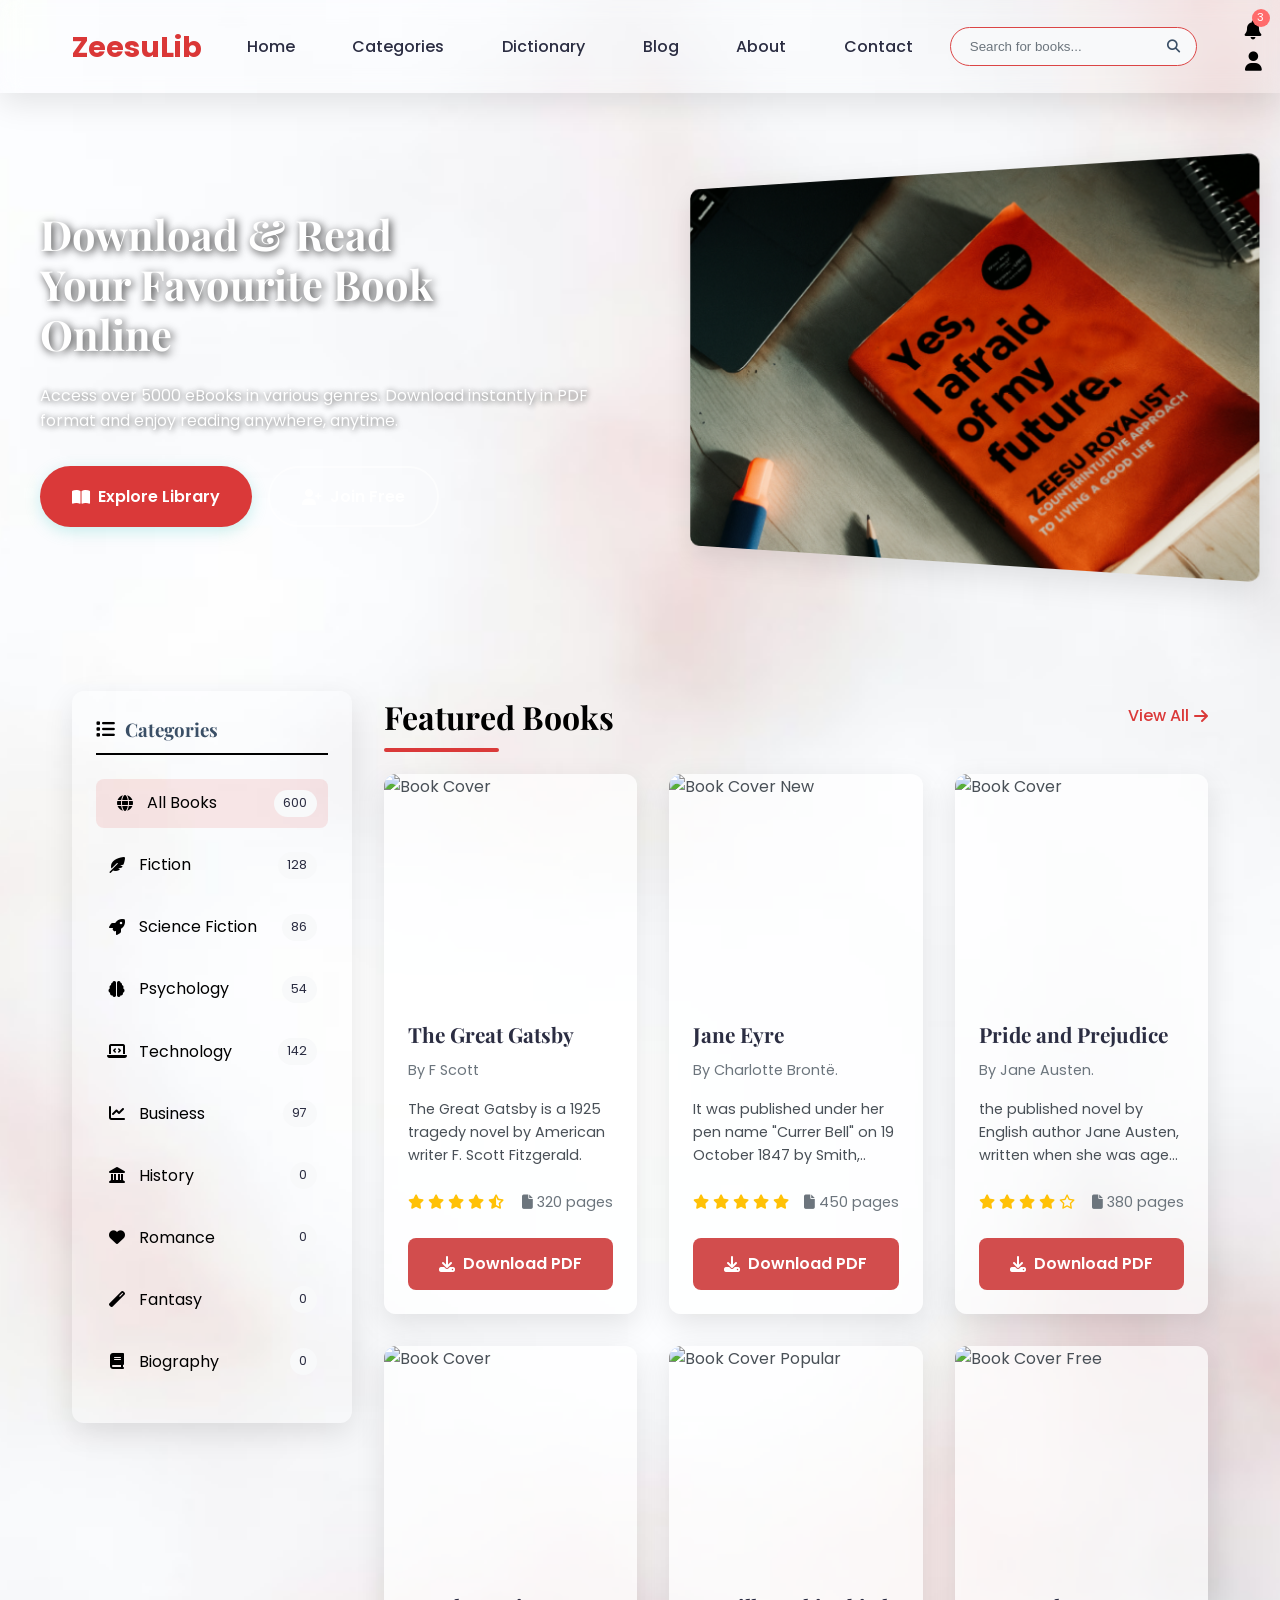
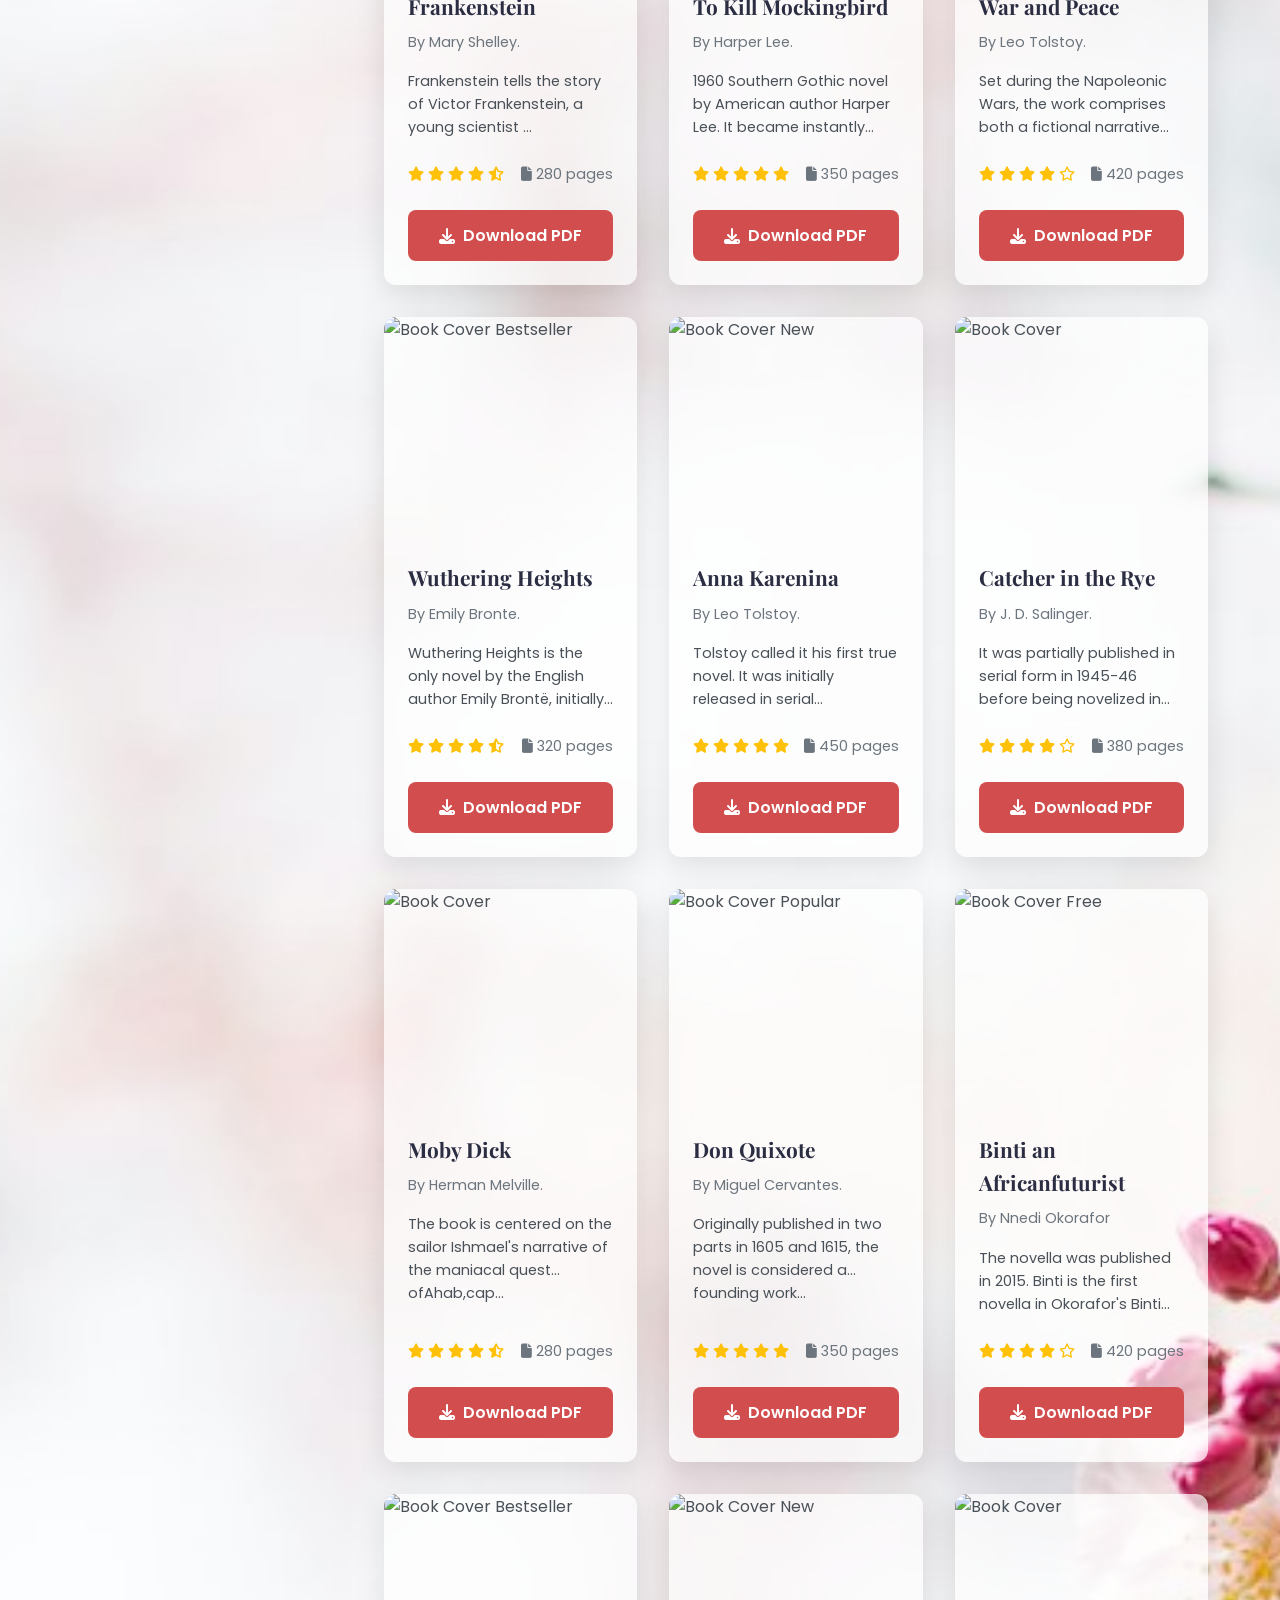
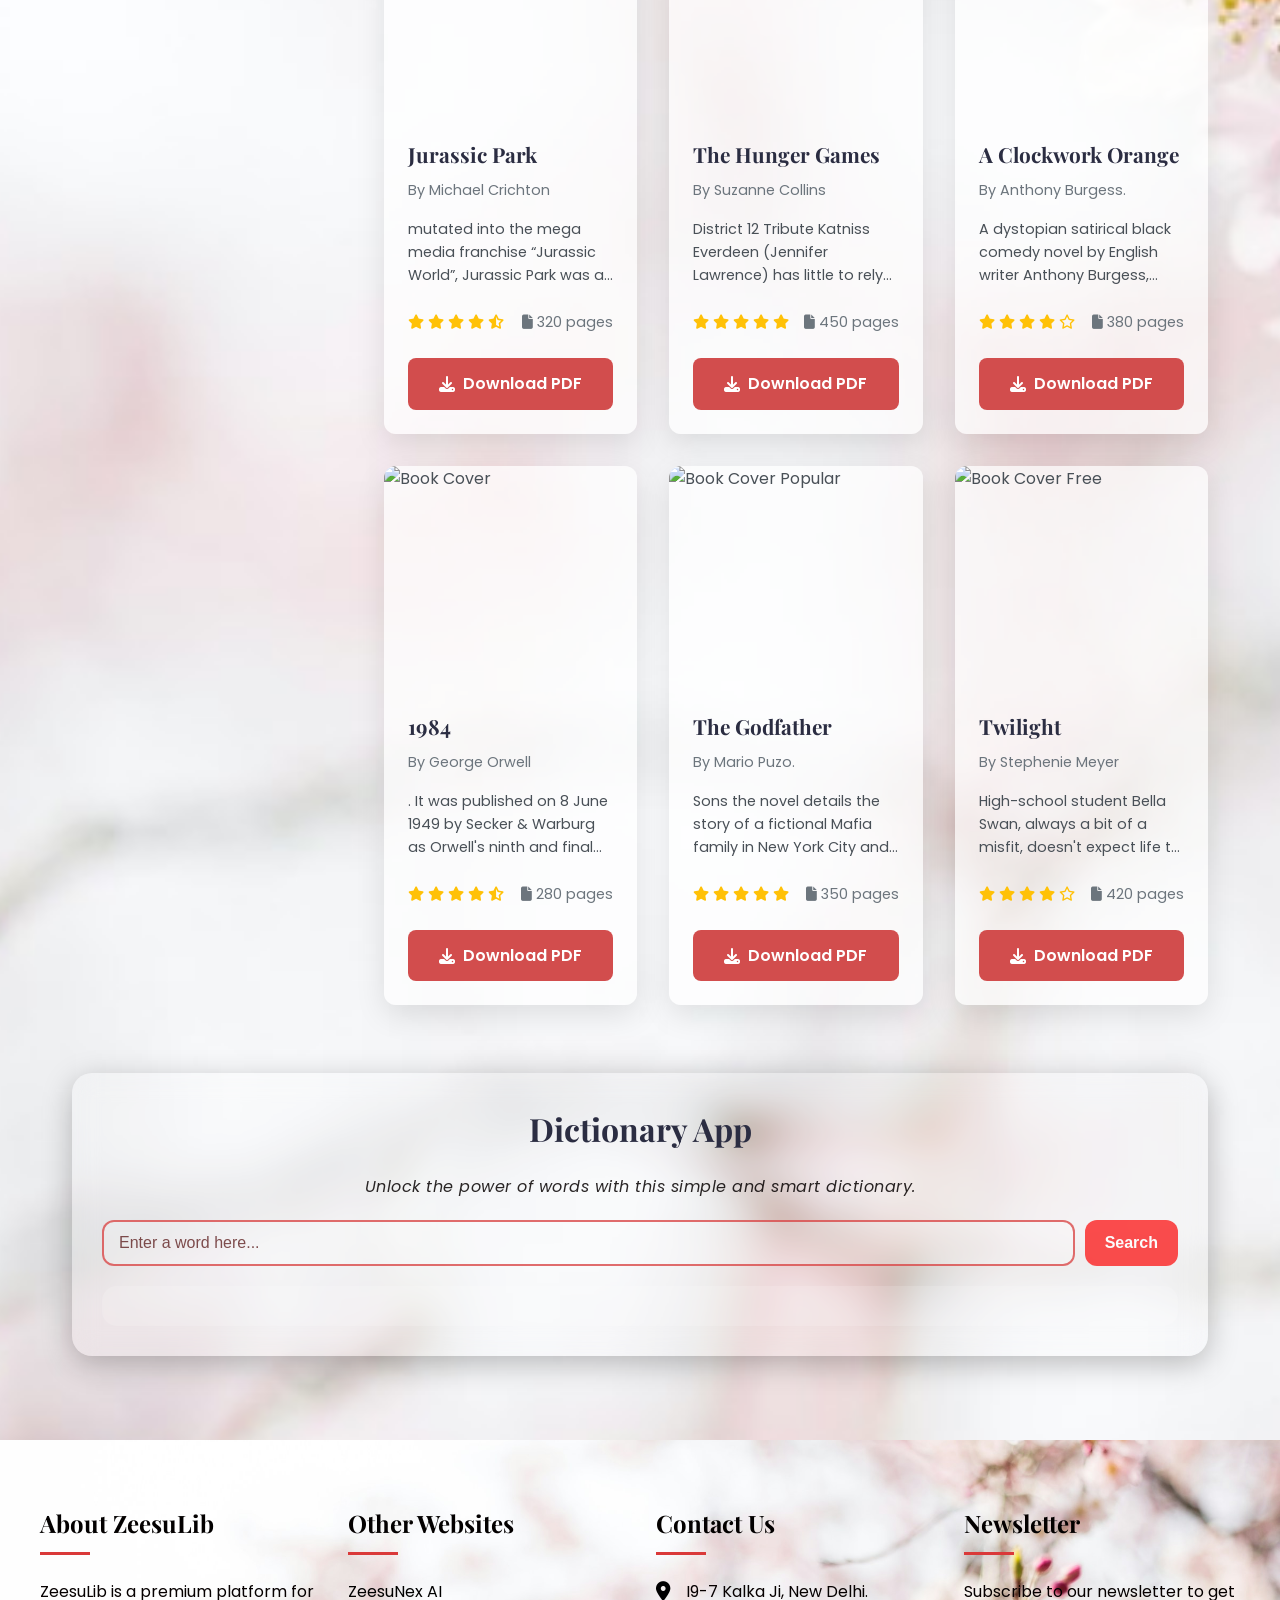
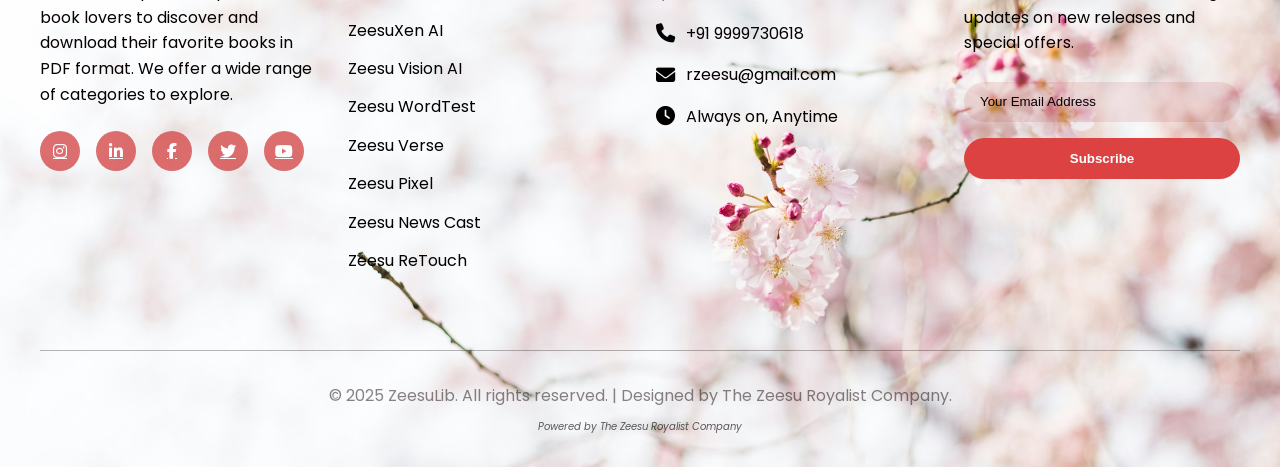
==== commit b879434c: "Update index.html" ====
--- a/index.html
+++ b/index.html
@@ -595,14 +595,14 @@
             <div class="footer-section">
                 <h3>Other Websites</h3>
                 <ul class="footer-links">
-                    <li><a href="" target="blank">ZeesuXen AI</a></li>
-                    <li><a href="" target="blank">Zeesu Vision AI</a></li>
-                    <li><a href="" target="blank">Zeesu Verse</a></li>
-                    <li><a href="" target="blank">Zeesu Pixel</a></li>
-                    <li><a href="" target="blank">Zeesu News Cast</a></li>
-                    <li><a href="" target="blank">Zeesu WordTest</a></li>
-                    <li><a href="" target="blank">Zeesu ReTouch</a></li>
-                    <li><a href="" target="blank">Zeesu NoteWeb</a></li>
+                    <li><a href="https://zeesu-royalist.github.io/NexAI/">ZeesuNex AI</a></li>
+                    <li><a href="https://zeesu-royalist.github.io/XenAI/">ZeesuXen AI</a></li>
+                    <li><a href="https://zeesu-royalist.github.io/VisionAI/">Zeesu Vision AI</a></li>
+                    <li><a href="https://zeesu-royalist.github.io/WordTest/">Zeesu WordTest</a></li>
+                    <li><a href="https://zeesu-royalist.github.io/Verse/#">Zeesu Verse</a></li>
+                    <li><a href="https://zeesu-royalist.github.io/Pixel/">Zeesu Pixel</a></li>
+                    <li><a href="https://zeesu-royalist.github.io/News/">Zeesu News Cast</a></li>
+                    <li><a href="https://zeesu-royalist.github.io/ReTouch/">Zeesu ReTouch</a></li>
                 </ul>
             </div>
             
@@ -641,4 +641,4 @@
         
 <script src="script.js"></script> 
 </body>
-</html>+</html>
